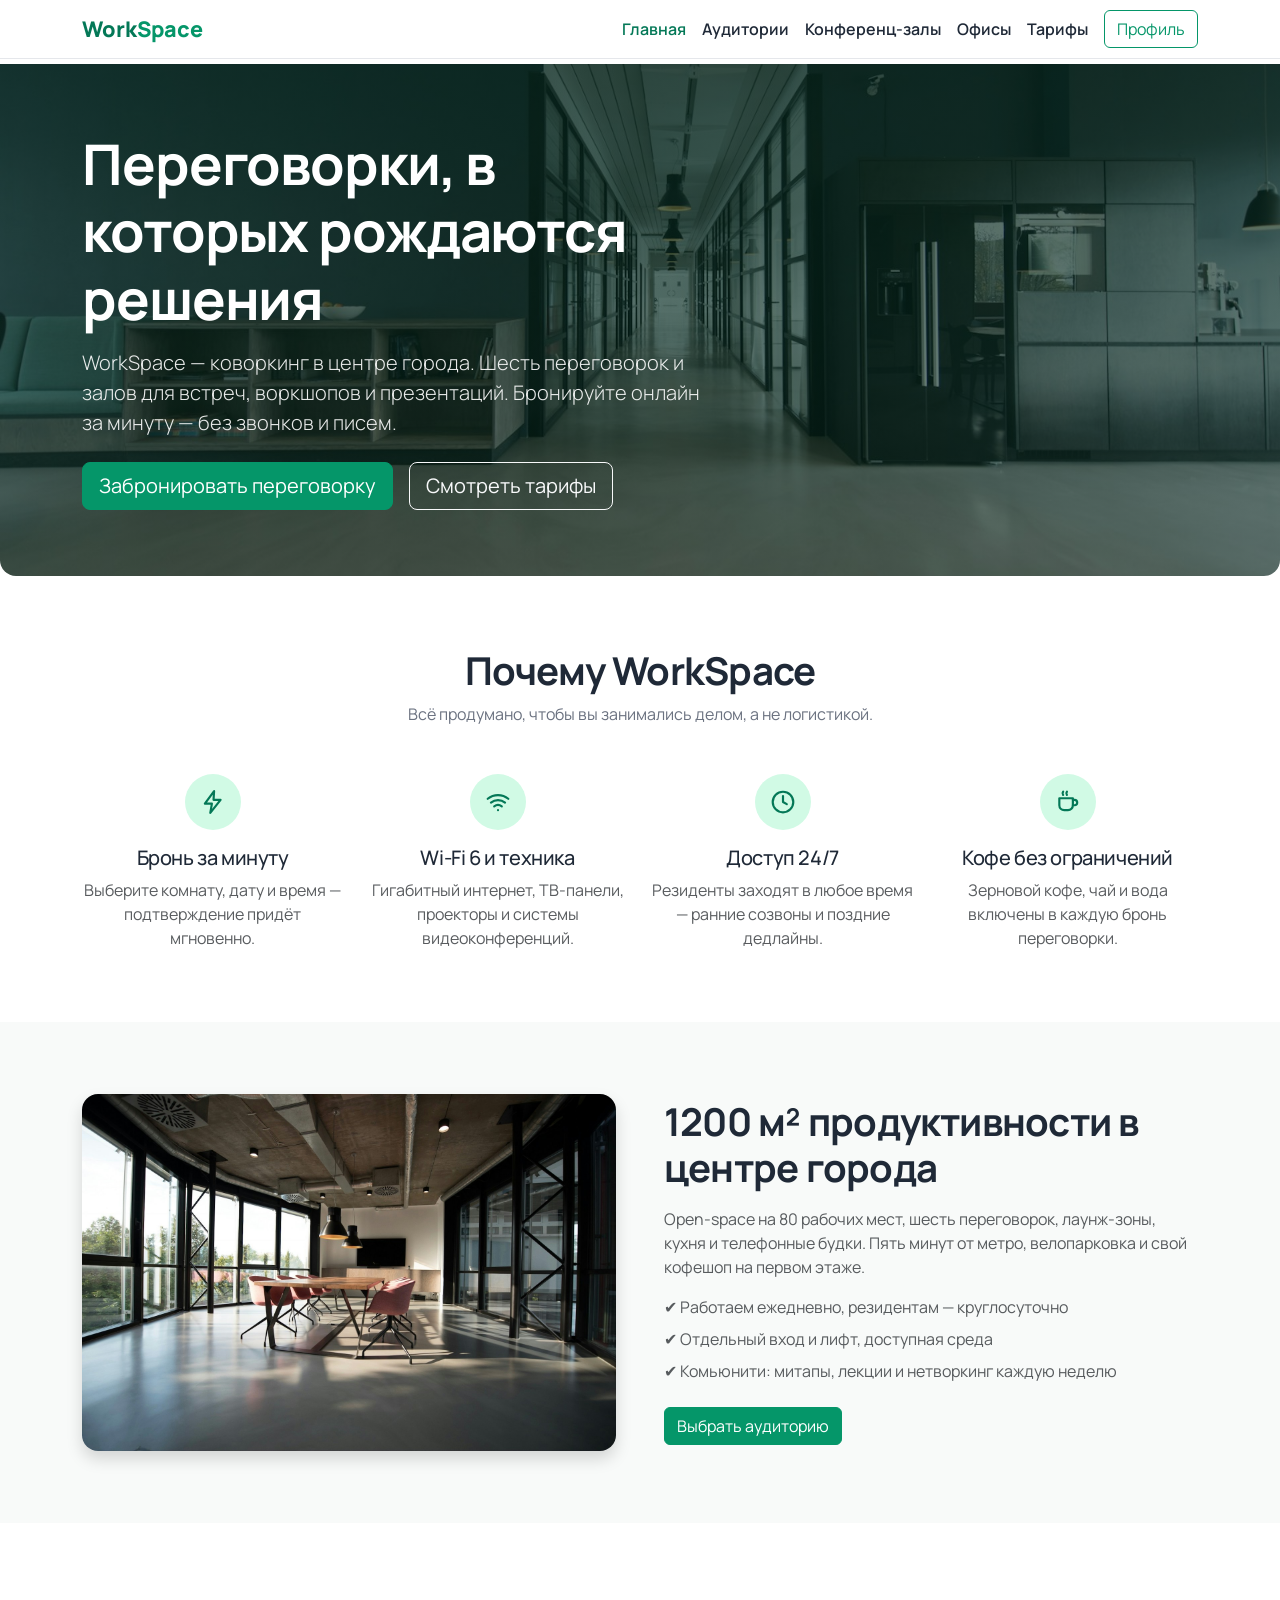
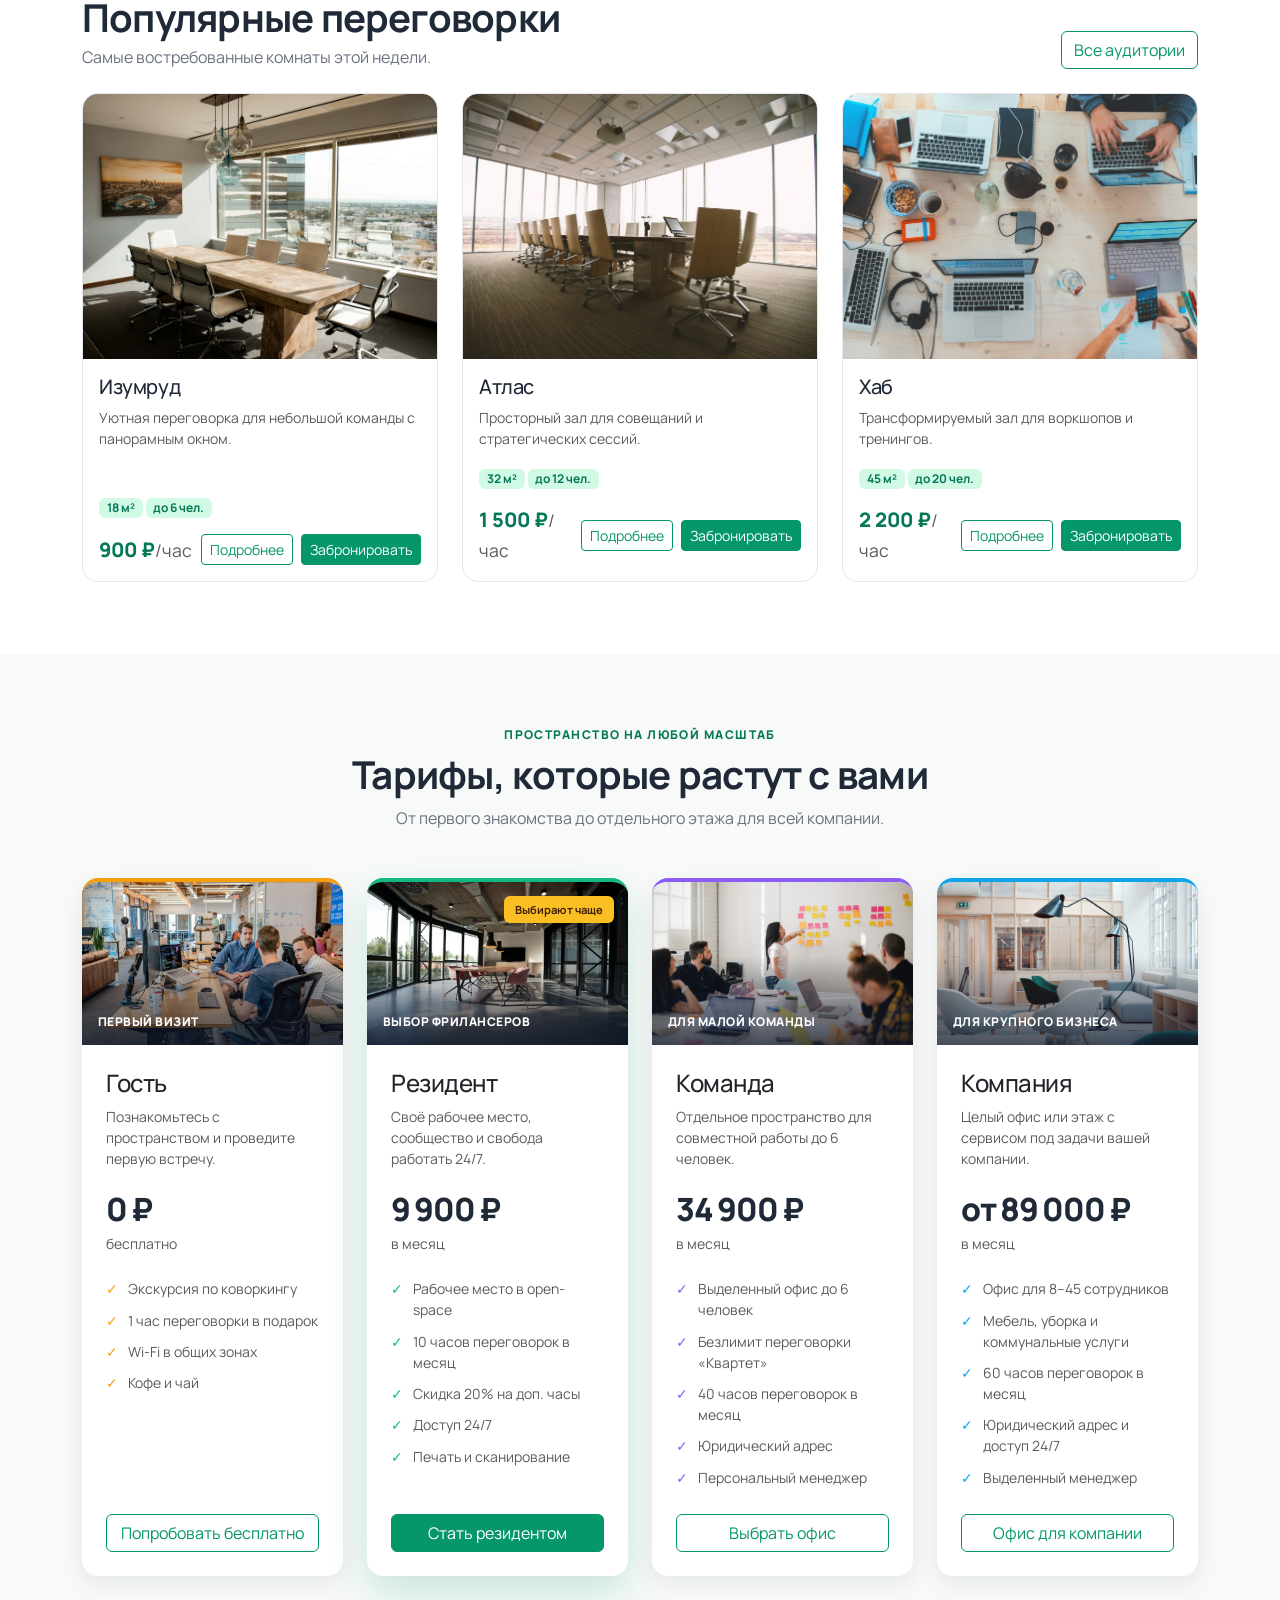
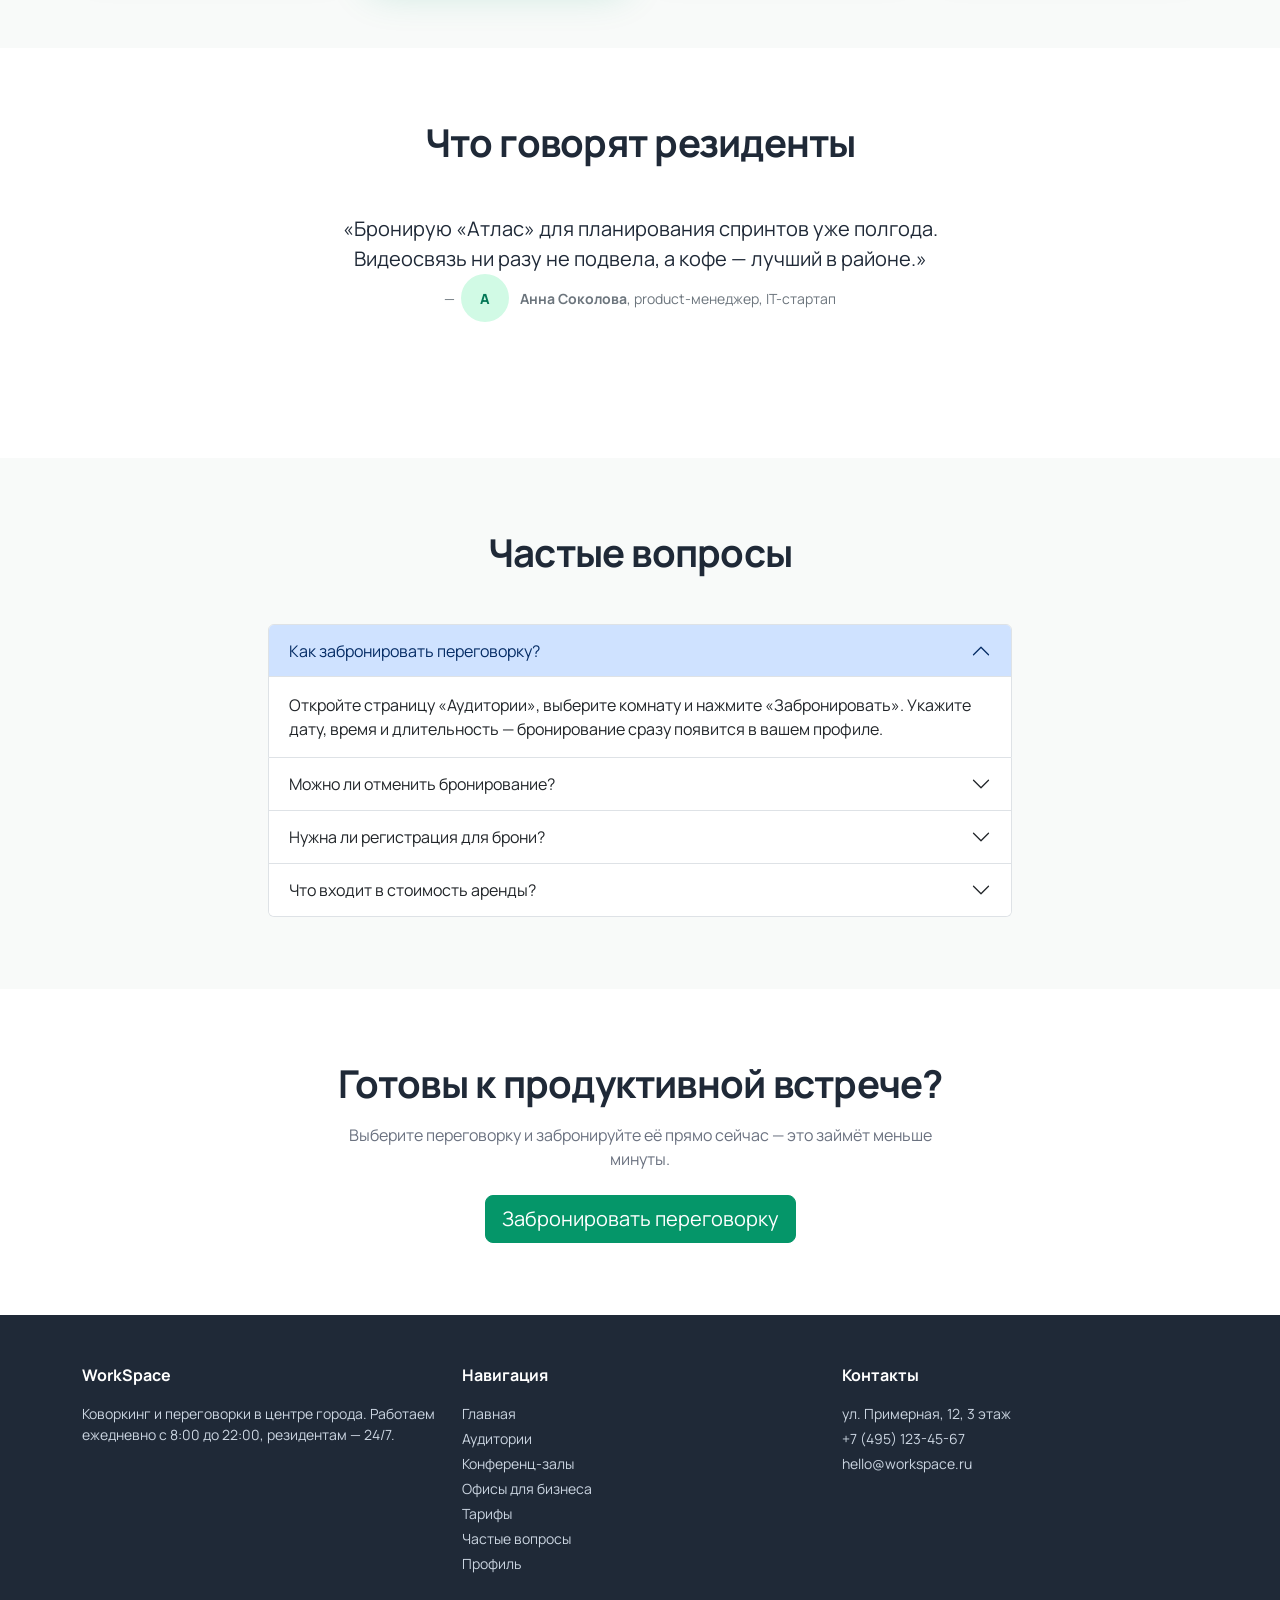
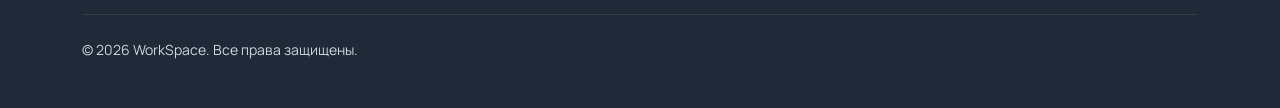
==== index.html @ d5e28c11 "Initial commit" ====
<!DOCTYPE html>
<html lang="ru">
<head>
  <meta charset="UTF-8">
  <meta name="viewport" content="width=device-width, initial-scale=1">
  <meta name="description" content="WorkSpace — коворкинг в центре города. Бронируйте переговорки онлайн: от кабинки на двоих до зала для воркшопов.">
  <title>WorkSpace — коворкинг и переговорки</title>
  <link rel="preconnect" href="https://fonts.googleapis.com">
  <link href="https://fonts.googleapis.com/css2?family=Manrope:wght@400;600;700;800&display=swap" rel="stylesheet">
  <link rel="stylesheet" href="vendor/bootstrap/css/bootstrap.min.css">
  <link rel="stylesheet" href="css/custom.css">
</head>
<body>
  <a class="skip-link" href="#main-content">Перейти к содержимому</a>

  <header>
    <nav class="navbar navbar-expand-lg bg-white fixed-top" aria-label="Основная навигация">
      <div class="container">
        <a class="navbar-brand" href="index.html">Work<span class="text-primary">Space</span></a>
        <button class="navbar-toggler" type="button" data-bs-toggle="collapse" data-bs-target="#mainNav"
                aria-controls="mainNav" aria-expanded="false" aria-label="Открыть меню">
          <span class="navbar-toggler-icon"></span>
        </button>
        <div class="collapse navbar-collapse" id="mainNav">
          <ul class="navbar-nav ms-auto mb-2 mb-lg-0 align-items-lg-center">
            <li class="nav-item"><a class="nav-link active" aria-current="page" href="index.html">Главная</a></li>
            <li class="nav-item"><a class="nav-link" href="rooms.html">Аудитории</a></li>
            <li class="nav-item"><a class="nav-link" href="conferences.html">Конференц-залы</a></li>
            <li class="nav-item"><a class="nav-link" href="offices.html">Офисы</a></li>
            <li class="nav-item"><a class="nav-link" href="index.html#tariffs">Тарифы</a></li>
            <li class="nav-item ms-lg-2">
              <a class="btn btn-outline-primary" href="profile.html" id="nav-profile-link">Профиль</a>
            </li>
          </ul>
        </div>
      </div>
    </nav>
  </header>

  <main id="main-content">
    <!-- Hero -->
    <section class="hero">
      <div class="container py-5">
        <div class="row">
          <div class="col-12 col-lg-7">
            <h1 class="display-4 fw-bold mb-3">Переговорки, в которых рождаются решения</h1>
            <p class="lead mb-4">WorkSpace — коворкинг в центре города. Шесть переговорок и залов для встреч,
              воркшопов и презентаций. Бронируйте онлайн за минуту — без звонков и писем.</p>
            <div class="d-flex gap-3 btn-group-mobile">
              <a class="btn btn-primary btn-lg" href="rooms.html">Забронировать переговорку</a>
              <a class="btn btn-outline-light btn-lg" href="#tariffs">Смотреть тарифы</a>
            </div>
          </div>
        </div>
      </div>
    </section>

    <!-- Преимущества -->
    <section class="py-5" aria-labelledby="features-title">
      <div class="container py-4">
        <h2 class="section-title text-center mb-2" id="features-title">Почему WorkSpace</h2>
        <p class="section-subtitle text-center mx-auto mb-5">Всё продумано, чтобы вы занимались делом, а не логистикой.</p>
        <div class="row g-4">
          <div class="col-12 col-md-6 col-lg-3 text-center">
            <div class="feature-icon" aria-hidden="true">
              <svg viewBox="0 0 24 24" fill="none" stroke="currentColor" stroke-width="2" stroke-linecap="round" stroke-linejoin="round" width="26" height="26">
                <path d="M13 2 4.5 13.5H11L9.5 22 19 10h-6.5L13 2z"/>
              </svg>
            </div>
            <h3 class="h5">Бронь за минуту</h3>
            <p class="text-muted mb-0">Выберите комнату, дату и время — подтверждение придёт мгновенно.</p>
          </div>
          <div class="col-12 col-md-6 col-lg-3 text-center">
            <div class="feature-icon" aria-hidden="true">
              <svg viewBox="0 0 24 24" fill="none" stroke="currentColor" stroke-width="2" stroke-linecap="round" stroke-linejoin="round" width="26" height="26">
                <path d="M2.5 9a15 15 0 0 1 19 0"/>
                <path d="M5.5 12.5a10.5 10.5 0 0 1 13 0"/>
                <path d="M8.5 16a6 6 0 0 1 7 0"/>
                <circle cx="12" cy="19.5" r="1" fill="currentColor" stroke="none"/>
              </svg>
            </div>
            <h3 class="h5">Wi-Fi 6 и техника</h3>
            <p class="text-muted mb-0">Гигабитный интернет, ТВ-панели, проекторы и системы видеоконференций.</p>
          </div>
          <div class="col-12 col-md-6 col-lg-3 text-center">
            <div class="feature-icon" aria-hidden="true">
              <svg viewBox="0 0 24 24" fill="none" stroke="currentColor" stroke-width="2" stroke-linecap="round" stroke-linejoin="round" width="26" height="26">
                <circle cx="12" cy="12" r="9.5"/>
                <path d="M12 6.5V12l3.5 2"/>
              </svg>
            </div>
            <h3 class="h5">Доступ 24/7</h3>
            <p class="text-muted mb-0">Резиденты заходят в любое время — ранние созвоны и поздние дедлайны.</p>
          </div>
          <div class="col-12 col-md-6 col-lg-3 text-center">
            <div class="feature-icon" aria-hidden="true">
              <svg viewBox="0 0 24 24" fill="none" stroke="currentColor" stroke-width="2" stroke-linecap="round" stroke-linejoin="round" width="26" height="26">
                <path d="M4 8.5h12.5v6.5a4.5 4.5 0 0 1-4.5 4.5H8.5A4.5 4.5 0 0 1 4 15V8.5z"/>
                <path d="M16.5 10h1.5a2.5 2.5 0 0 1 0 5h-1.5"/>
                <path d="M7.5 2.5c-.8 1-.8 2 0 3M11 2.5c-.8 1-.8 2 0 3"/>
              </svg>
            </div>
            <h3 class="h5">Кофе без ограничений</h3>
            <p class="text-muted mb-0">Зерновой кофе, чай и вода включены в каждую бронь переговорки.</p>
          </div>
        </div>
      </div>
    </section>

    <!-- О пространстве -->
    <section class="section-alt py-5" aria-labelledby="about-title">
      <div class="container py-4">
        <div class="row align-items-center g-5">
          <div class="col-12 col-lg-6">
            <img src="images/about.jpg" class="img-fluid rounded-4 shadow" alt="Общее пространство коворкинга WorkSpace: светлый open-space с рабочими столами">
          </div>
          <div class="col-12 col-lg-6">
            <h2 class="section-title mb-3" id="about-title">1200 м² продуктивности в центре города</h2>
            <p class="text-muted">Open-space на 80 рабочих мест, шесть переговорок, лаунж-зоны, кухня
              и телефонные будки. Пять минут от метро, велопарковка и свой кофешоп на первом этаже.</p>
            <ul class="list-unstyled text-muted">
              <li class="mb-2">✔ Работаем ежедневно, резидентам — круглосуточно</li>
              <li class="mb-2">✔ Отдельный вход и лифт, доступная среда</li>
              <li class="mb-2">✔ Комьюнити: митапы, лекции и нетворкинг каждую неделю</li>
            </ul>
            <a class="btn btn-primary mt-2" href="rooms.html">Выбрать аудиторию</a>
          </div>
        </div>
      </div>
    </section>

    <!-- Популярные переговорки (рендерится из js/data.js) -->
    <section class="py-5" aria-labelledby="popular-title">
      <div class="container py-4">
        <div class="d-flex flex-wrap justify-content-between align-items-end mb-4 gap-2">
          <div>
            <h2 class="section-title mb-1" id="popular-title">Популярные переговорки</h2>
            <p class="section-subtitle mb-0">Самые востребованные комнаты этой недели.</p>
          </div>
          <a class="btn btn-outline-primary" href="rooms.html">Все аудитории</a>
        </div>
        <div class="row g-4" id="popular-rooms" aria-live="polite"></div>
      </div>
    </section>

    <!-- Тарифы (рендерятся из js/data.js) -->
    <section class="section-alt py-5" id="tariffs" aria-labelledby="tariffs-title">
      <div class="container py-4">
        <p class="section-kicker text-center mb-2">Пространство на любой масштаб</p>
        <h2 class="section-title text-center mb-2" id="tariffs-title">Тарифы, которые растут с вами</h2>
        <p class="section-subtitle text-center mx-auto mb-5">От первого знакомства до отдельного этажа для всей компании.</p>
        <div class="row g-4" id="tariffs-grid"></div>
      </div>
    </section>

    <!-- Отзывы (карусель, рендерится из js/data.js) -->
    <section class="py-5" aria-labelledby="reviews-title">
      <div class="container py-4">
        <h2 class="section-title text-center mb-5" id="reviews-title">Что говорят резиденты</h2>
        <div id="reviewsCarousel" class="carousel slide col-12 col-lg-8 mx-auto" data-bs-ride="carousel">
          <div class="carousel-indicators" id="reviews-indicators"></div>
          <div class="carousel-inner" id="reviews-inner" aria-live="polite"></div>
          <button class="carousel-control-prev" type="button" data-bs-target="#reviewsCarousel" data-bs-slide="prev" aria-label="Предыдущий отзыв">
            <span class="carousel-control-prev-icon" aria-hidden="true"></span>
          </button>
          <button class="carousel-control-next" type="button" data-bs-target="#reviewsCarousel" data-bs-slide="next" aria-label="Следующий отзыв">
            <span class="carousel-control-next-icon" aria-hidden="true"></span>
          </button>
        </div>
      </div>
    </section>

    <!-- FAQ -->
    <section class="section-alt py-5" id="faq" aria-labelledby="faq-title">
      <div class="container py-4">
        <h2 class="section-title text-center mb-5" id="faq-title">Частые вопросы</h2>
        <div class="accordion col-12 col-lg-8 mx-auto" id="faqAccordion">
          <div class="accordion-item">
            <h3 class="accordion-header">
              <button class="accordion-button" type="button" data-bs-toggle="collapse" data-bs-target="#faq1" aria-expanded="true" aria-controls="faq1">
                Как забронировать переговорку?
              </button>
            </h3>
            <div id="faq1" class="accordion-collapse collapse show" data-bs-parent="#faqAccordion">
              <div class="accordion-body">
                Откройте страницу «Аудитории», выберите комнату и нажмите «Забронировать». Укажите дату,
                время и длительность — бронирование сразу появится в вашем профиле.
              </div>
            </div>
          </div>
          <div class="accordion-item">
            <h3 class="accordion-header">
              <button class="accordion-button collapsed" type="button" data-bs-toggle="collapse" data-bs-target="#faq2" aria-expanded="false" aria-controls="faq2">
                Можно ли отменить бронирование?
              </button>
            </h3>
            <div id="faq2" class="accordion-collapse collapse" data-bs-parent="#faqAccordion">
              <div class="accordion-body">
                Да, бесплатно — не позднее чем за 3 часа до начала. Отмена доступна в профиле
                в разделе «Мои бронирования» одной кнопкой.
              </div>
            </div>
          </div>
          <div class="accordion-item">
            <h3 class="accordion-header">
              <button class="accordion-button collapsed" type="button" data-bs-toggle="collapse" data-bs-target="#faq3" aria-expanded="false" aria-controls="faq3">
                Нужна ли регистрация для брони?
              </button>
            </h3>
            <div id="faq3" class="accordion-collapse collapse" data-bs-parent="#faqAccordion">
              <div class="accordion-body">
                Нет, забронировать можно и без аккаунта — достаточно имени и телефона. Но с профилем
                удобнее: все брони хранятся в одном месте, а постоянным гостям — персональные условия.
              </div>
            </div>
          </div>
          <div class="accordion-item">
            <h3 class="accordion-header">
              <button class="accordion-button collapsed" type="button" data-bs-toggle="collapse" data-bs-target="#faq4" aria-expanded="false" aria-controls="faq4">
                Что входит в стоимость аренды?
              </button>
            </h3>
            <div id="faq4" class="accordion-collapse collapse" data-bs-parent="#faqAccordion">
              <div class="accordion-body">
                Wi-Fi, вся техника комнаты, вода, чай и зерновой кофе. Флипчарт, маркеры и сервировка —
                тоже включены. Доплачивать нужно только за кейтеринг.
              </div>
            </div>
          </div>
        </div>
      </div>
    </section>

    <!-- CTA -->
    <section class="py-5 text-center" aria-labelledby="cta-title">
      <div class="container py-4">
        <h2 class="section-title mb-3" id="cta-title">Готовы к продуктивной встрече?</h2>
        <p class="section-subtitle mx-auto mb-4">Выберите переговорку и забронируйте её прямо сейчас — это займёт меньше минуты.</p>
        <a class="btn btn-primary btn-lg" href="rooms.html">Забронировать переговорку</a>
      </div>
    </section>
  </main>

  <footer class="py-5">
    <div class="container">
      <div class="row g-4">
        <div class="col-12 col-md-4">
          <p class="footer-heading fw-bold">WorkSpace</p>
          <p class="small">Коворкинг и переговорки в центре города. Работаем ежедневно с 8:00 до 22:00, резидентам — 24/7.</p>
        </div>
        <div class="col-12 col-md-4">
          <p class="footer-heading fw-bold">Навигация</p>
          <ul class="list-unstyled small">
            <li class="mb-1"><a href="index.html">Главная</a></li>
            <li class="mb-1"><a href="rooms.html">Аудитории</a></li>
            <li class="mb-1"><a href="conferences.html">Конференц-залы</a></li>
            <li class="mb-1"><a href="offices.html">Офисы для бизнеса</a></li>
            <li class="mb-1"><a href="index.html#tariffs">Тарифы</a></li>
            <li class="mb-1"><a href="index.html#faq">Частые вопросы</a></li>
            <li class="mb-1"><a href="profile.html">Профиль</a></li>
          </ul>
        </div>
        <div class="col-12 col-md-4">
          <p class="footer-heading fw-bold">Контакты</p>
          <ul class="list-unstyled small">
            <li class="mb-1">ул. Примерная, 12, 3 этаж</li>
            <li class="mb-1"><a href="tel:+74951234567">+7 (495) 123-45-67</a></li>
            <li class="mb-1"><a href="#inquiryModal" data-inquiry-open data-inquiry-topic="">hello@workspace.ru</a></li>
          </ul>
        </div>
      </div>
      <hr class="border-secondary my-4">
      <p class="small mb-0">© <span id="current-year">2026</span> WorkSpace. Все права защищены.</p>
    </div>
  </footer>

  <div class="toast-container position-fixed bottom-0 end-0 p-3" id="toast-container" aria-live="polite"></div>

  <script src="vendor/bootstrap/js/bootstrap.bundle.min.js"></script>
  <script src="js/data.js"></script>
  <script src="js/main.js"></script>
  <script src="js/inquiry.js"></script>
</body>
</html>
---- css/custom.css ----
:root {
  --ws-primary: #059669;
  --ws-primary-dark: #047857;
  --ws-primary-light: #d1fae5;
  --ws-ink: #1f2937;
  --ws-muted: #6b7280;
  --ws-bg: #ffffff;
  --ws-bg-alt: #f8faf9;
  --ws-border: #e5e7eb;
  --ws-radius: 1rem;
  --ws-shadow: 0 0.5rem 1.5rem rgba(16, 24, 40, 0.08);
  --ws-shadow-hover: 0 1rem 2.5rem rgba(16, 24, 40, 0.14);
}


.btn-primary {
  --bs-btn-bg: var(--ws-primary);
  --bs-btn-border-color: var(--ws-primary);
  --bs-btn-hover-bg: var(--ws-primary-dark);
  --bs-btn-hover-border-color: var(--ws-primary-dark);
  --bs-btn-active-bg: var(--ws-primary-dark);
  --bs-btn-active-border-color: var(--ws-primary-dark);
  --bs-btn-disabled-bg: var(--ws-primary);
  --bs-btn-disabled-border-color: var(--ws-primary);
}

.btn-outline-primary {
  --bs-btn-color: var(--ws-primary);
  --bs-btn-border-color: var(--ws-primary);
  --bs-btn-hover-bg: var(--ws-primary);
  --bs-btn-hover-border-color: var(--ws-primary);
  --bs-btn-active-bg: var(--ws-primary-dark);
  --bs-btn-active-border-color: var(--ws-primary-dark);
}

.text-primary { color: var(--ws-primary) !important; }
.bg-primary { background-color: var(--ws-primary) !important; }

.badge.text-bg-primary { background-color: var(--ws-primary) !important; }
.badge.text-bg-light { background-color: var(--ws-primary-light) !important; color: var(--ws-primary-dark) !important; }

.form-control:focus,
.form-select:focus,
.form-check-input:focus {
  border-color: var(--ws-primary);
  box-shadow: 0 0 0 0.25rem rgba(5, 150, 105, 0.2);
}

.form-check-input:checked {
  background-color: var(--ws-primary);
  border-color: var(--ws-primary);
}

.nav-pills .nav-link.active,
.nav-tabs .nav-link.active { background-color: var(--ws-primary); color: #fff; }
.nav-tabs .nav-link { color: var(--ws-primary-dark); }
.nav-tabs .nav-link.active { background-color: transparent; color: var(--ws-primary-dark); border-color: var(--ws-border) var(--ws-border) transparent; }

a { color: var(--ws-primary-dark); }
a:hover { color: var(--ws-primary); }


a:focus-visible,
button:focus-visible,
.btn:focus-visible,
.form-control:focus-visible,
.form-select:focus-visible,
.form-check-input:focus-visible,
.nav-link:focus-visible {
  outline: 3px solid var(--ws-primary);
  outline-offset: 2px;
  box-shadow: none;
}


.skip-link {
  position: absolute;
  top: -100px;
  left: 1rem;
  z-index: 2000;
  padding: 0.75rem 1.25rem;
  background: var(--ws-primary);
  color: #fff;
  border-radius: 0 0 var(--ws-radius) var(--ws-radius);
  text-decoration: none;
  transition: top 0.2s ease;
}
.skip-link:focus {
  top: 0;
  color: #fff;
}


html { scroll-padding-top: 4.5rem; }

body {
  padding-top: 4rem;
  font-family: "Manrope", "Segoe UI", system-ui, -apple-system, sans-serif;
  color: var(--ws-ink);
  background: var(--ws-bg);
}

h1, h2, h3, h4, h5, h6 { font-weight: 700; letter-spacing: -0.02em; }

.section-alt { background: var(--ws-bg-alt); }

.section-title { font-size: clamp(1.6rem, 3vw, 2.4rem); }
.section-subtitle { color: var(--ws-muted); max-width: 40rem; }


.navbar {
  --bs-navbar-color: var(--ws-ink);
  --bs-navbar-hover-color: var(--ws-primary-dark);
  --bs-navbar-active-color: var(--ws-primary-dark);
  box-shadow: 0 1px 0 var(--ws-border);
}
.navbar-brand { font-weight: 800; font-size: 1.35rem; color: var(--ws-primary-dark) !important; }
.nav-link { font-weight: 600; }
.nav-link.active { color: var(--ws-primary-dark) !important; }


.scroll-top-btn {
  position: fixed;
  right: 1.5rem;
  bottom: 1.5rem;
  z-index: 1040;
  display: inline-flex;
  align-items: center;
  justify-content: center;
  width: 3rem;
  height: 3rem;
  padding: 0;
  border: 0;
  border-radius: 50%;
  background: var(--ws-primary);
  color: #fff;
  box-shadow: var(--ws-shadow-hover);
  opacity: 0;
  visibility: hidden;
  transform: translateY(0.75rem);
  transition: opacity 0.2s ease, transform 0.2s ease, visibility 0.2s, background-color 0.2s ease;
}
.scroll-top-btn:hover { background: var(--ws-primary-dark); color: #fff; }
.scroll-top-btn.is-visible {
  opacity: 1;
  visibility: visible;
  transform: translateY(0);
}


.hero {
  position: relative;
  min-height: 32rem;
  display: flex;
  align-items: center;
  color: #fff;
  background: linear-gradient(rgba(6, 40, 30, 0.72), rgba(6, 40, 30, 0.55)), url("../images/hero.jpg") center / cover no-repeat;
  border-radius: 0 0 var(--ws-radius) var(--ws-radius);
}
.hero .lead { color: rgba(255, 255, 255, 0.9); }

.card {
  border: 1px solid var(--ws-border);
  border-radius: var(--ws-radius);
  overflow: hidden;
  transition: transform 0.2s ease, box-shadow 0.2s ease;
}
.card:hover { transform: translateY(-4px); box-shadow: var(--ws-shadow-hover); }
.card-img-top { aspect-ratio: 4 / 3; object-fit: cover; }
.card-title a { color: var(--ws-ink); text-decoration: none; }
.card-title a:hover { color: var(--ws-primary-dark); }

.card .price { font-size: 1.25rem; font-weight: 800; color: var(--ws-primary-dark); }


.feature-icon {
  display: inline-flex;
  align-items: center;
  justify-content: center;
  width: 3.5rem;
  height: 3.5rem;
  border-radius: 50%;
  background: var(--ws-primary-light);
  color: var(--ws-primary-dark);
  margin-bottom: 1rem;
}


.section-kicker {
  color: var(--ws-primary-dark);
  font-size: 0.75rem;
  font-weight: 800;
  letter-spacing: 0.12em;
  text-transform: uppercase;
}

.pricing-card {
  --tariff-accent: var(--ws-primary);
  position: relative;
  border: 0;
  border-top: 0.3rem solid var(--tariff-accent);
  border-radius: var(--ws-radius);
  box-shadow: var(--ws-shadow);
}
.pricing-card--guest { --tariff-accent: #f59e0b; }
.pricing-card--resident { --tariff-accent: #10b981; }
.pricing-card--team { --tariff-accent: #8b5cf6; }
.pricing-card--company { --tariff-accent: #0ea5e9; }
.pricing-card.featured {
  box-shadow: 0 1rem 2.5rem rgba(5, 150, 105, 0.2);
}
.pricing-popular {
  position: absolute;
  top: 0.85rem;
  right: 0.85rem;
  z-index: 2;
  padding: 0.5rem 0.7rem;
  background: #fbbf24;
  color: #422006;
  font-size: 0.7rem;
}
.pricing-media { position: relative; overflow: hidden; }
.pricing-media::after {
  content: "";
  position: absolute;
  inset: 45% 0 0;
  background: linear-gradient(transparent, rgba(15, 23, 42, 0.75));
  pointer-events: none;
}
.pricing-media .card-img-top {
  aspect-ratio: 16 / 10;
  transition: transform 0.35s ease;
}
.pricing-card:hover .pricing-media .card-img-top { transform: scale(1.04); }
.pricing-label {
  position: absolute;
  left: 1rem;
  bottom: 0.9rem;
  z-index: 1;
  color: #fff;
  font-size: 0.75rem;
  font-weight: 800;
  letter-spacing: 0.04em;
  text-transform: uppercase;
}
.pricing-card .card-body { padding: 1.5rem; }
.pricing-description { min-height: 3.75rem; }
.pricing-value {
  color: var(--ws-ink);
  font-size: clamp(1.65rem, 2.5vw, 2.15rem);
  font-weight: 800;
  letter-spacing: -0.04em;
}
.pricing-features li {
  position: relative;
  margin-bottom: 0.65rem;
  padding-left: 1.4rem;
  font-size: 0.875rem;
}
.pricing-features li::before {
  content: "✓";
  position: absolute;
  left: 0;
  color: var(--tariff-accent);
  font-weight: 800;
}

.page-hero {
  --page-hero-image: url("../images/hero.jpg");
  display: flex;
  align-items: center;
  min-height: 25rem;
  color: #fff;
  background: linear-gradient(100deg, rgba(4, 35, 29, 0.92), rgba(4, 35, 29, 0.4)), var(--page-hero-image) center / cover no-repeat;
  border-radius: 0 0 1.5rem 1.5rem;
}
.page-hero--conference { --page-hero-image: url("../images/conference-2.jpg"); }
.page-hero--offices { --page-hero-image: url("../images/office-1.jpg"); }
.page-hero .lead { max-width: 44rem; color: rgba(255, 255, 255, 0.88); }
.page-hero .section-kicker { color: #6ee7b7; }
.hero-stat {
  display: inline-flex;
  flex-direction: column;
  min-width: 8rem;
  padding: 0.85rem 1rem;
  border: 1px solid rgba(255, 255, 255, 0.25);
  border-radius: 0.85rem;
  background: rgba(255, 255, 255, 0.1);
  backdrop-filter: blur(8px);
}
.hero-stat strong { font-size: 1.35rem; }
.hero-stat span { color: rgba(255, 255, 255, 0.8); font-size: 0.75rem; }

.space-card { border: 0; box-shadow: var(--ws-shadow); }
.space-card .card-img-top { aspect-ratio: 16 / 10; }
.space-card .card-body { padding: 1.5rem; }
.space-card .price { display: block; font-size: 1.5rem; }
.space-card .btn { white-space: normal; }
.space-features {
  display: grid;
  grid-template-columns: repeat(2, minmax(0, 1fr));
  gap: 0.5rem 1rem;
  padding: 0;
  color: var(--ws-muted);
  font-size: 0.875rem;
  list-style: none;
}
.space-features li::before { content: "✓ "; color: var(--ws-primary); font-weight: 800; }
.business-cta {
  padding: clamp(1.5rem, 4vw, 3rem);
  border-radius: 1.5rem;
  color: #fff;
  background: linear-gradient(120deg, #064e3b, #059669);
}
.business-cta p { color: rgba(255, 255, 255, 0.82); }
.business-cta .btn-outline-light:hover { color: var(--ws-primary-dark); }

.room-gallery .carousel-item img {
  border-radius: var(--ws-radius);
  aspect-ratio: 16 / 10;
  object-fit: cover;
  width: 100%;
}

.room-specs li {
  display: flex;
  justify-content: space-between;
  padding: 0.6rem 0;
  border-bottom: 1px dashed var(--ws-border);
}
.room-specs li:last-child { border-bottom: none; }


.booking-item { border: 1px solid var(--ws-border); border-radius: var(--ws-radius); }

.inquiry-topic {
  padding: 0.85rem 1rem;
  border-left: 0.25rem solid var(--ws-primary);
  border-radius: 0.5rem;
  background: var(--ws-bg-alt);
}


footer {
  background: var(--ws-ink);
  color: #cbd5e1;
}
footer a { color: #cbd5e1; text-decoration: none; }
footer a:hover, footer a:focus { color: #fff; text-decoration: underline; }
footer .footer-heading { color: #fff; font-size: 1rem; }


.toast-container { z-index: 1080; }


.avatar-circle {
  display: inline-flex;
  align-items: center;
  justify-content: center;
  width: 3rem;
  height: 3rem;
  border-radius: 50%;
  background: var(--ws-primary-light);
  color: var(--ws-primary-dark);
  font-weight: 800;
}


.profile-authorized #main-content { background: #f5f7f6; }
.profile-dashboard { --profile-radius: 1.25rem; }
.profile-heading { margin-bottom: 2rem; }
.profile-heading__subtitle { color: var(--ws-muted); }
.profile-logout-btn {
  display: inline-flex;
  align-items: center;
  gap: 0.5rem;
  padding: 0.7rem 1rem;
  border: 1px solid var(--ws-border);
  border-radius: 0.75rem;
  background: #fff;
  color: var(--ws-muted);
  font-size: 0.875rem;
  font-weight: 700;
}
.profile-logout-btn svg { width: 1.15rem; height: 1.15rem; }
.profile-logout-btn:hover { border-color: #fecaca; background: #fef2f2; color: #b91c1c; }
.profile-summary,
.profile-panel {
  border: 1px solid var(--ws-border);
  border-radius: var(--profile-radius);
  background: #fff;
  box-shadow: 0 0.25rem 1rem rgba(16, 24, 40, 0.035);
}
.profile-summary { overflow: hidden; }
.profile-summary__identity {
  padding: 2rem 1.5rem 1.5rem;
  text-align: center;
  background: radial-gradient(circle at 85% 0, rgba(5, 150, 105, 0.1), transparent 55%);
}
.profile-avatar {
  width: 5rem;
  height: 5rem;
  margin-bottom: 1.25rem;
  background: linear-gradient(145deg, #10b981, var(--ws-primary-dark));
  color: #fff;
  font-size: 1.75rem;
  box-shadow: 0 0 0 0.35rem #fff, 0 0.5rem 1.5rem rgba(5, 150, 105, 0.2);
}
.profile-summary__email {
  overflow-wrap: anywhere;
  color: var(--ws-muted);
  font-size: 0.875rem;
}
.profile-summary__contact {
  display: flex;
  flex-direction: column;
  gap: 0.2rem;
  margin: 0 1.5rem;
  padding: 1.15rem 0;
  border-top: 1px solid var(--ws-border);
  font-size: 0.875rem;
}
.profile-summary__contact span { color: var(--ws-muted); font-size: 0.75rem; }
.profile-summary__contact strong { font-weight: 700; }
.profile-nav { display: grid; gap: 0.35rem; padding: 0.75rem; }
.profile-nav__link {
  display: flex;
  align-items: center;
  gap: 0.75rem;
  padding: 0.8rem 0.9rem;
  border-radius: 0.75rem;
  color: var(--ws-muted);
  font-size: 0.875rem;
  font-weight: 700;
  text-decoration: none;
}
.profile-nav__link svg { width: 1.2rem; height: 1.2rem; flex: 0 0 auto; }
.profile-nav__link:hover { background: var(--ws-bg-alt); color: var(--ws-primary-dark); }
.profile-nav__link.active { background: var(--ws-primary-light); color: var(--ws-primary-dark); }
.profile-panel { scroll-margin-top: 5.5rem; }
.profile-panel + .profile-panel { margin-top: 1.5rem; }
.profile-panel__header {
  display: flex;
  align-items: center;
  justify-content: space-between;
  gap: 1rem;
  padding: 1.5rem 1.75rem;
  border-bottom: 1px solid var(--ws-border);
}
.profile-panel__header p { color: var(--ws-muted); font-size: 0.8125rem; }
.profile-panel__icon {
  display: inline-flex;
  align-items: center;
  justify-content: center;
  width: 2.75rem;
  height: 2.75rem;
  flex: 0 0 auto;
  border-radius: 0.85rem;
  background: var(--ws-primary-light);
  color: var(--ws-primary-dark);
}
.profile-panel__icon svg { width: 1.35rem; height: 1.35rem; }
.profile-form { padding: 1.75rem; }
.profile-form .form-label { margin-bottom: 0.45rem; font-size: 0.8125rem; font-weight: 700; }
.profile-form .form-control,
.profile-form .input-group-text { min-height: 3rem; background-color: #fbfcfc; }
.profile-form .form-control:focus { background-color: #fff; }
.profile-form__footer {
  display: flex;
  justify-content: flex-end;
  margin-top: 1.5rem;
  padding-top: 1.5rem;
  border-top: 1px solid var(--ws-border);
}
.profile-count {
  display: inline-flex;
  align-items: center;
  justify-content: center;
  min-width: 2.25rem;
  height: 2.25rem;
  padding: 0 0.65rem;
  border-radius: 999px;
  background: var(--ws-primary-light);
  color: var(--ws-primary-dark);
  font-size: 0.875rem;
  font-weight: 800;
}
.profile-dashboard #bookings-list { padding: 1.25rem; }
.profile-dashboard .booking-item {
  display: grid;
  grid-template-columns: auto minmax(0, 1fr) auto;
  align-items: center;
  gap: 1.15rem;
  margin: 0;
  padding: 1.15rem;
  border: 0;
  border-radius: 1rem;
  background: var(--ws-bg-alt);
}
.profile-dashboard .booking-item + .booking-item { margin-top: 0.75rem; }
.profile-dashboard .booking-item--past { opacity: 0.72; }
.booking-date {
  display: flex;
  flex-direction: column;
  align-items: center;
  justify-content: center;
  width: 3.75rem;
  height: 4rem;
  border: 1px solid var(--ws-border);
  border-radius: 0.85rem;
  background: #fff;
  line-height: 1.1;
}
.booking-date strong { font-size: 1.35rem; }
.booking-date span { margin-top: 0.25rem; color: var(--ws-muted); font-size: 0.7rem; text-transform: uppercase; }
.booking-item__heading { display: flex; flex-wrap: wrap; align-items: center; gap: 0.5rem; }
.booking-item__heading h3 { margin: 0; font-size: 1rem; }
.profile-status {
  display: inline-flex;
  align-items: center;
  padding: 0.25rem 0.55rem;
  border-radius: 999px;
  font-size: 0.65rem;
  font-weight: 800;
}
.profile-status--active { background: var(--ws-primary-light); color: var(--ws-primary-dark); }
.profile-status--past { background: #e5e7eb; color: #4b5563; }
.booking-item__meta { display: flex; flex-wrap: wrap; gap: 0.35rem 1rem; margin: 0.45rem 0 0; color: var(--ws-muted); font-size: 0.75rem; }
.booking-item__aside { display: flex; flex-direction: column; align-items: flex-end; gap: 0.65rem; }
.booking-item__price { white-space: nowrap; font-size: 0.9rem; }
.booking-cancel-btn { padding: 0.35rem 0.65rem; font-size: 0.75rem; }
.profile-empty { padding: 2.5rem 1.5rem; }
.profile-empty__icon {
  display: inline-flex;
  align-items: center;
  justify-content: center;
  width: 4rem;
  height: 4rem;
  margin-bottom: 1rem;
  border-radius: 1.25rem;
  background: var(--ws-primary-light);
  color: var(--ws-primary-dark);
}
.profile-empty__icon svg { width: 2rem; height: 2rem; }
.profile-empty p { margin-bottom: 1.25rem; color: var(--ws-muted); font-size: 0.875rem; }
.profile-modal { border: 0; border-radius: var(--profile-radius); }
.profile-modal .modal-header,
.profile-modal .modal-footer { padding: 1.25rem 1.5rem; border-color: var(--ws-border); }
.profile-modal .modal-body { padding: 1.5rem; }
.profile-modal__booking { margin-bottom: 0.35rem; font-weight: 800; }


@media (min-width: 1200px) {
  .profile-summary { position: sticky; top: 5.5rem; }
}

@media (max-width: 575.98px) {
  .profile-heading { margin-bottom: 1.5rem; }
  .profile-panel__header,
  .profile-form { padding: 1.25rem; }
  .profile-panel__icon { display: none; }
  .profile-dashboard #bookings-list { padding: 0.75rem; }
  .profile-dashboard .booking-item { grid-template-columns: auto minmax(0, 1fr); gap: 0.85rem; padding: 1rem; }
  .booking-item__aside {
    grid-column: 1 / -1;
    flex-direction: row;
    align-items: center;
    justify-content: space-between;
    padding-top: 0.75rem;
    border-top: 1px solid var(--ws-border);
  }
  .profile-form__footer .btn { width: 100%; }
}


@media (max-width: 767.98px) {
  .hero { min-height: 24rem; text-align: center; }
  .hero .btn-group-mobile { flex-direction: column; align-items: stretch; }
  .container > .row.g-5 { --bs-gutter-x: 1.5rem; }
  .pricing-description { min-height: 0; }
}


@media (prefers-reduced-motion: reduce) {
  *, *::before, *::after {
    transition-duration: 0.01ms !important;
    animation-duration: 0.01ms !important;
  }
  .card:hover { transform: none; }
}
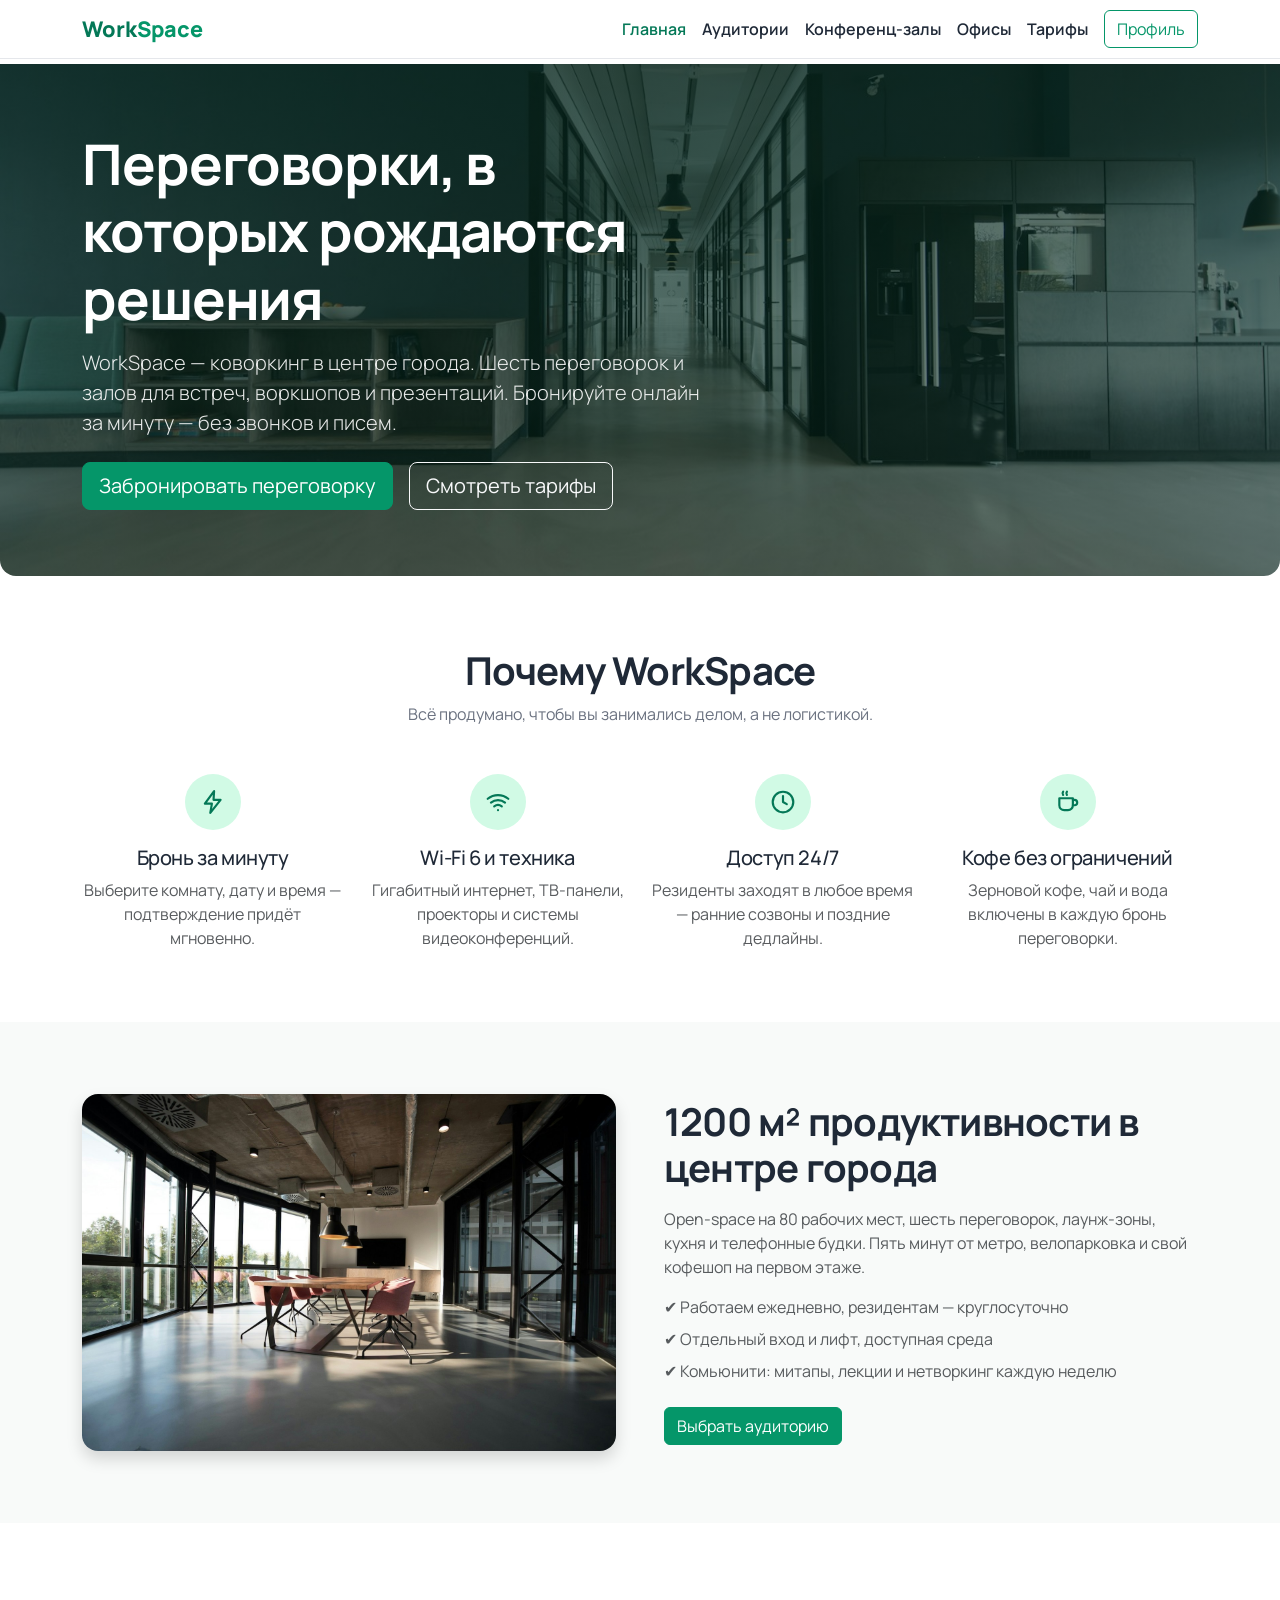
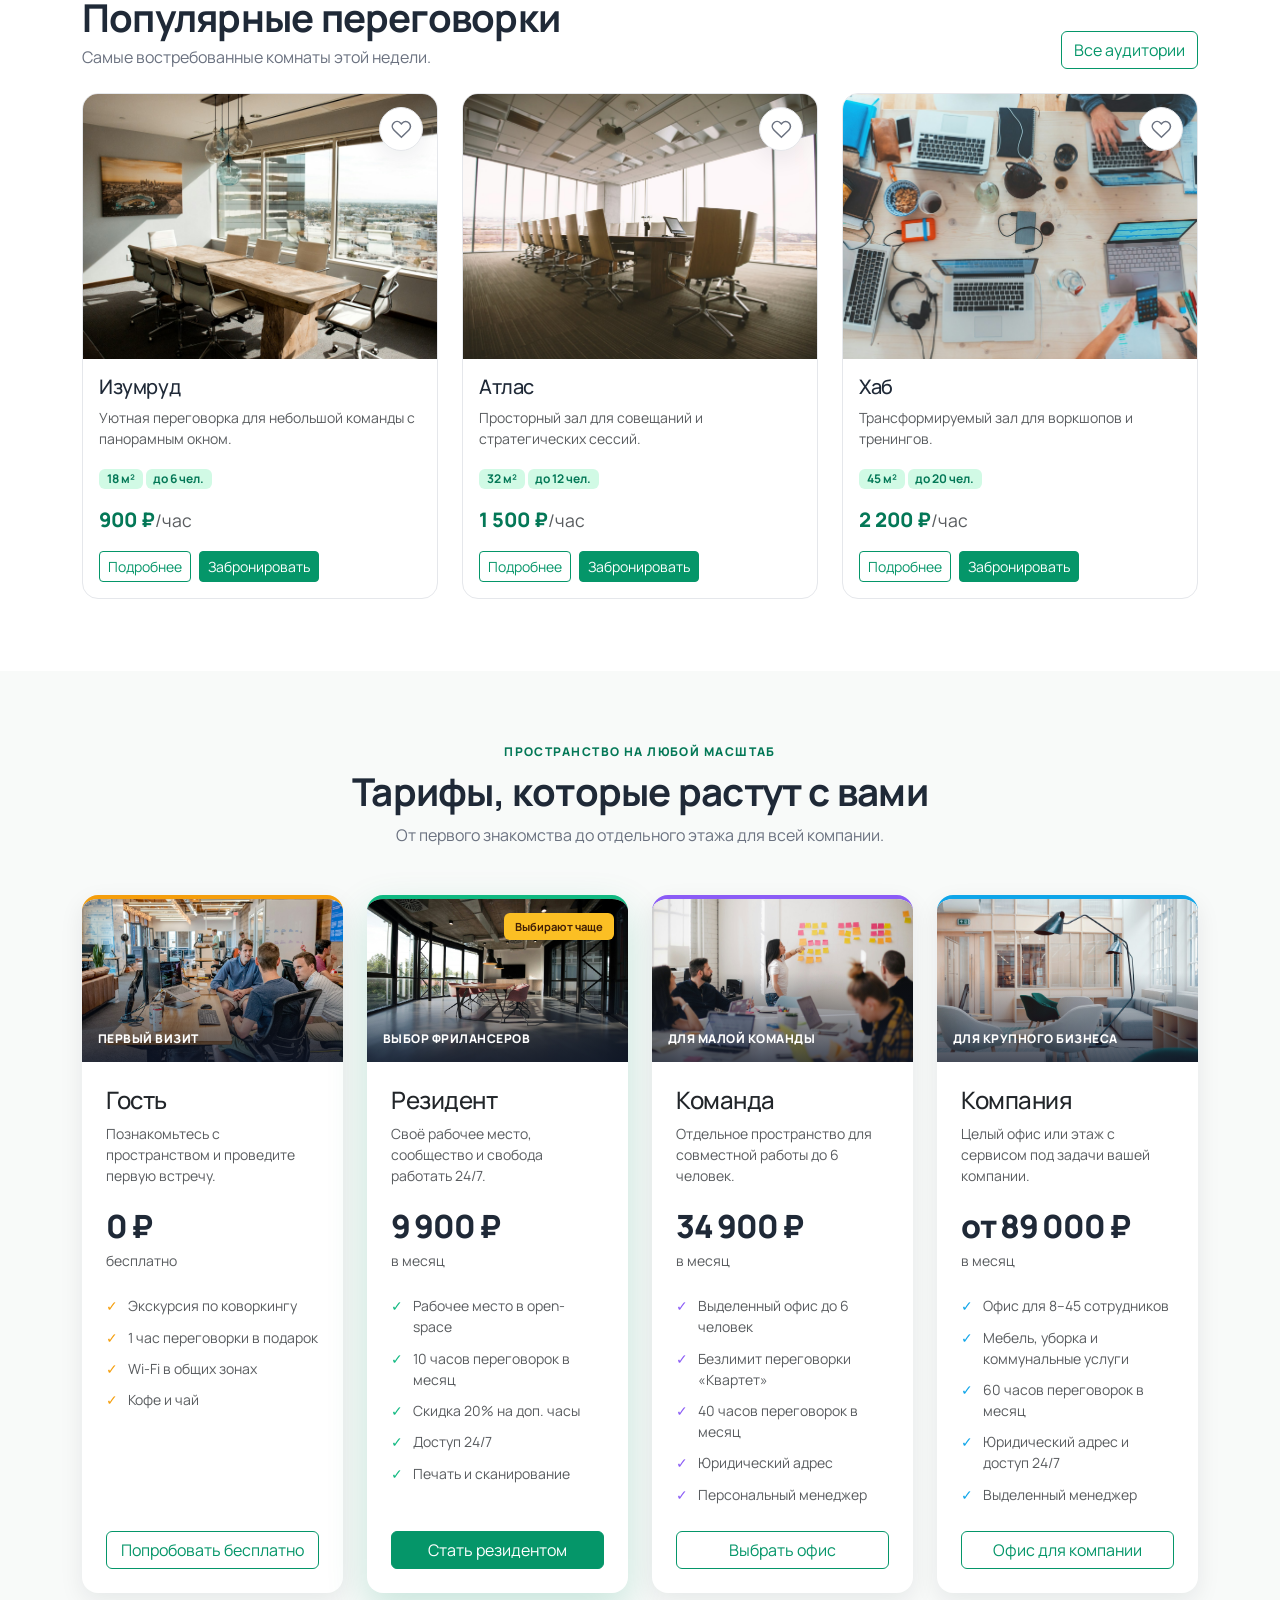
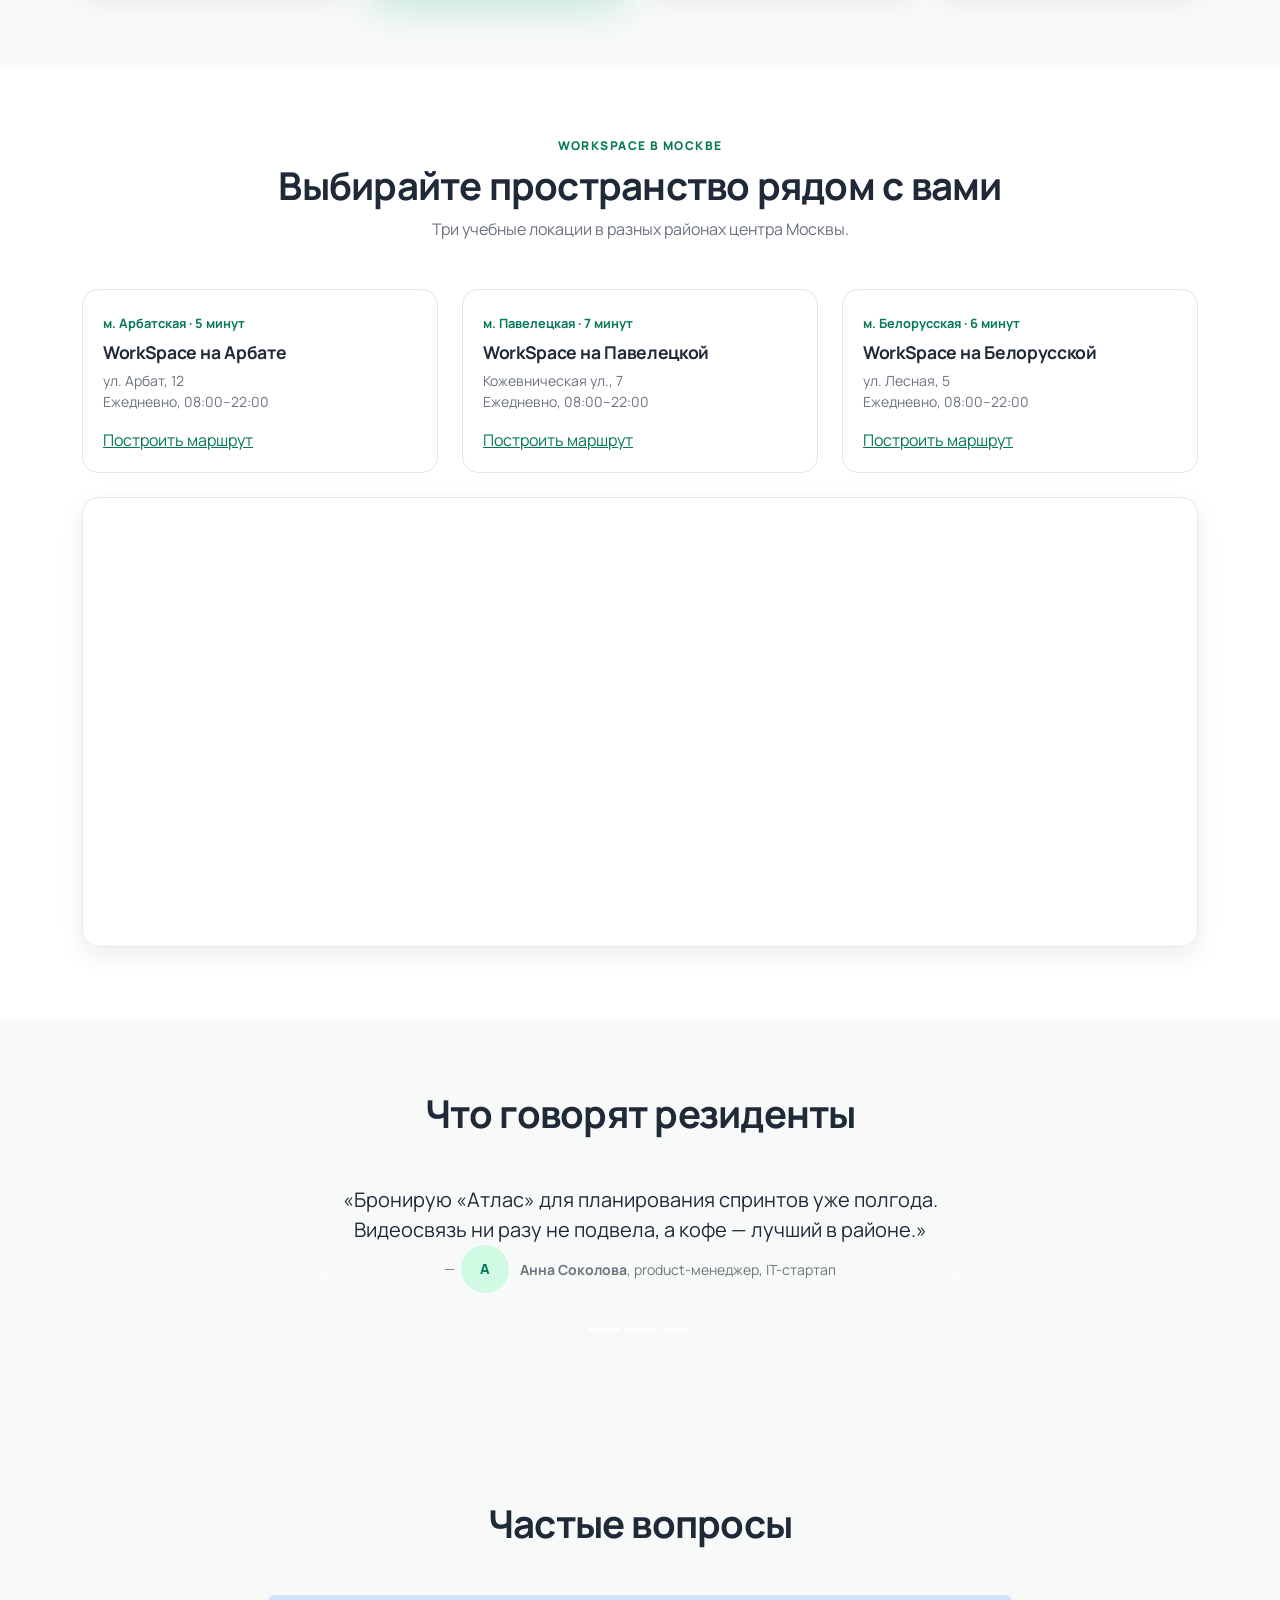
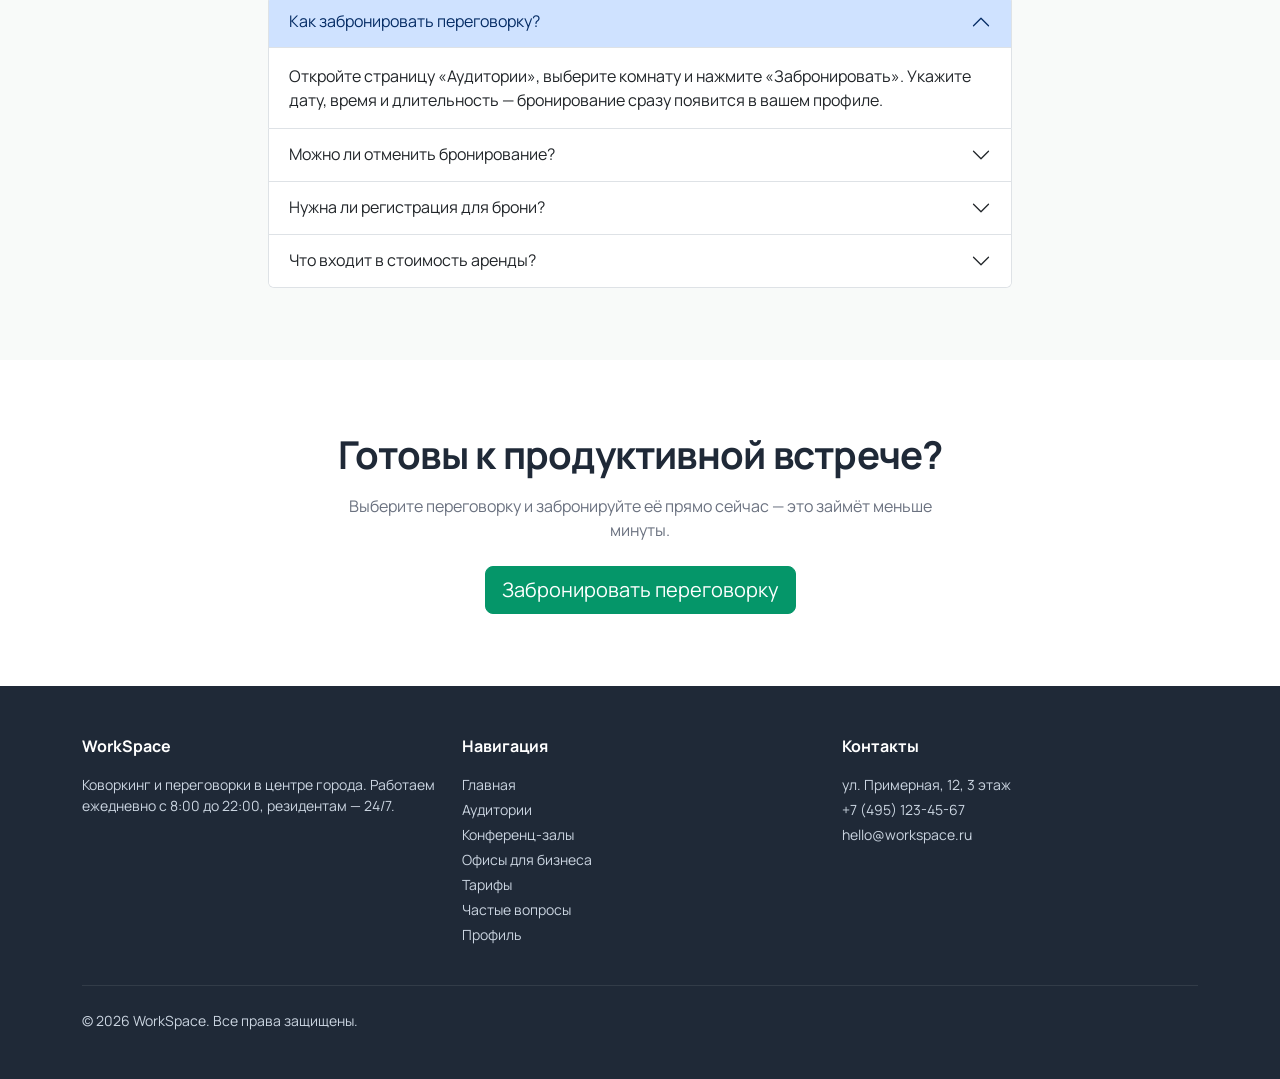
==== commit 1aa7dc99: "Update booking and profile functionality" ====
--- a/index.html
+++ b/index.html
@@ -153,8 +153,49 @@
       </div>
     </section>
 
+    <!-- Локации -->
+    <section class="py-5" id="locations" aria-labelledby="locations-title">
+      <div class="container py-4">
+        <p class="section-kicker text-center mb-2">WorkSpace в Москве</p>
+        <h2 class="section-title text-center mb-2" id="locations-title">Выбирайте пространство рядом с вами</h2>
+        <p class="section-subtitle text-center mx-auto mb-5">Три учебные локации в разных районах центра Москвы.</p>
+
+        <div class="row g-4 mb-4">
+          <div class="col-12 col-md-4">
+            <article class="location-card">
+              <span class="location-card__metro">м. Арбатская · 5 минут</span>
+              <h3>WorkSpace на Арбате</h3>
+              <p>ул. Арбат, 12<br>Ежедневно, 08:00–22:00</p>
+              <a href="https://yandex.ru/maps/?text=Москва%2C%20улица%20Арбат%2C%2012" target="_blank" rel="noopener noreferrer">Построить маршрут<span class="visually-hidden"> до WorkSpace на Арбате</span></a>
+            </article>
+          </div>
+          <div class="col-12 col-md-4">
+            <article class="location-card">
+              <span class="location-card__metro">м. Павелецкая · 7 минут</span>
+              <h3>WorkSpace на Павелецкой</h3>
+              <p>Кожевническая ул., 7<br>Ежедневно, 08:00–22:00</p>
+              <a href="https://yandex.ru/maps/?text=Москва%2C%20Кожевническая%20улица%2C%207" target="_blank" rel="noopener noreferrer">Построить маршрут<span class="visually-hidden"> до WorkSpace на Павелецкой</span></a>
+            </article>
+          </div>
+          <div class="col-12 col-md-4">
+            <article class="location-card">
+              <span class="location-card__metro">м. Белорусская · 6 минут</span>
+              <h3>WorkSpace на Белорусской</h3>
+              <p>ул. Лесная, 5<br>Ежедневно, 08:00–22:00</p>
+              <a href="https://yandex.ru/maps/?text=Москва%2C%20улица%20Лесная%2C%205" target="_blank" rel="noopener noreferrer">Построить маршрут<span class="visually-hidden"> до WorkSpace на Белорусской</span></a>
+            </article>
+          </div>
+        </div>
+
+        <div class="locations-map">
+          <iframe src="https://yandex.ru/map-widget/v1/?ll=37.608300%2C55.752300&amp;z=11&amp;pt=37.596500%2C55.751700%2Cpm2rdl~37.637600%2C55.727800%2Cpm2gnl~37.590900%2C55.779200%2Cpm2bll"
+                  title="Карта Москвы с тремя локациями WorkSpace" loading="lazy" allowfullscreen></iframe>
+        </div>
+      </div>
+    </section>
+
     <!-- Отзывы (карусель, рендерится из js/data.js) -->
-    <section class="py-5" aria-labelledby="reviews-title">
+    <section class="section-alt py-5" aria-labelledby="reviews-title">
       <div class="container py-4">
         <h2 class="section-title text-center mb-5" id="reviews-title">Что говорят резиденты</h2>
         <div id="reviewsCarousel" class="carousel slide col-12 col-lg-8 mx-auto" data-bs-ride="carousel">
@@ -222,8 +263,8 @@
             </h3>
             <div id="faq4" class="accordion-collapse collapse" data-bs-parent="#faqAccordion">
               <div class="accordion-body">
-                Wi-Fi, вся техника комнаты, вода, чай и зерновой кофе. Флипчарт, маркеры и сервировка —
-                тоже включены. Доплачивать нужно только за кейтеринг.
+                Wi-Fi, штатная техника комнаты, вода, чай и зерновой кофе включены. При бронировании
+                можно отдельно добавить кофе-брейк, дополнительный проектор и сервировку стола.
               </div>
             </div>
           </div>
--- a/css/custom.css
+++ b/css/custom.css
@@ -550,6 +550,84 @@
 .profile-modal .modal-body { padding: 1.5rem; }
 .profile-modal__booking { margin-bottom: 0.35rem; font-weight: 800; }
 
+
+.card-media { position: relative; }
+.favorite-btn {
+  display: inline-flex;
+  align-items: center;
+  justify-content: center;
+  width: 2.75rem;
+  height: 2.75rem;
+  flex: 0 0 auto;
+  padding: 0;
+  border: 1px solid var(--ws-border);
+  border-radius: 50%;
+  background: #fff;
+  color: var(--ws-muted);
+  box-shadow: var(--ws-shadow);
+  transition: color 0.2s ease, background-color 0.2s ease, transform 0.2s ease;
+}
+.card-media .favorite-btn { position: absolute; top: 0.85rem; right: 0.85rem; }
+.favorite-btn svg { width: 1.3rem; height: 1.3rem; }
+.favorite-btn:hover { color: #dc2626; transform: scale(1.06); }
+.favorite-btn.is-active { border-color: #fecaca; background: #fff1f2; color: #dc2626; }
+
+.compare-toolbar {
+  display: flex;
+  align-items: center;
+  justify-content: space-between;
+  gap: 1rem;
+  padding: 1.25rem;
+  border: 1px solid var(--ws-border);
+  border-radius: var(--ws-radius);
+  background: var(--ws-bg-alt);
+}
+.comparison-table { min-width: 40rem; }
+.comparison-table th,
+.comparison-table td { padding: 1rem; vertical-align: top; }
+.comparison-table__image {
+  width: 100%;
+  max-width: 14rem;
+  margin-bottom: 0.75rem;
+  border-radius: 0.75rem;
+  aspect-ratio: 16 / 9;
+  object-fit: cover;
+}
+.booking-total {
+  padding: 1rem;
+  border-radius: 0.75rem;
+  background: var(--ws-bg-alt);
+}
+
+.profile-favorites-list { padding: 1.25rem; }
+.favorite-item {
+  display: grid;
+  grid-template-columns: 7rem minmax(0, 1fr) auto;
+  align-items: center;
+  gap: 1rem;
+  padding: 1rem;
+  border-radius: 1rem;
+  background: var(--ws-bg-alt);
+}
+.favorite-item + .favorite-item { margin-top: 0.75rem; }
+.favorite-item__image { width: 7rem; height: 5rem; border-radius: 0.75rem; object-fit: cover; }
+.favorite-item__title { margin-bottom: 0.25rem; font-size: 1rem; }
+.favorite-item__meta { margin: 0; color: var(--ws-muted); font-size: 0.8rem; }
+
+.location-card { height: 100%; padding: 1.25rem; border: 1px solid var(--ws-border); border-radius: var(--ws-radius); background: #fff; }
+.location-card__metro { color: var(--ws-primary-dark); font-size: 0.8rem; font-weight: 700; }
+.location-card h3 { margin: 0.45rem 0; font-size: 1.1rem; }
+.location-card p { color: var(--ws-muted); font-size: 0.875rem; }
+.locations-map { overflow: hidden; border: 1px solid var(--ws-border); border-radius: var(--ws-radius); box-shadow: var(--ws-shadow); }
+.locations-map iframe { display: block; width: 100%; height: 28rem; border: 0; }
+
+@media (max-width: 767.98px) {
+  .compare-toolbar { align-items: stretch; flex-direction: column; }
+  .compare-toolbar .btn { width: 100%; }
+  .favorite-item { grid-template-columns: 5rem minmax(0, 1fr) auto; gap: 0.75rem; }
+  .favorite-item__image { width: 5rem; height: 4.5rem; }
+  .locations-map iframe { height: 22rem; }
+}
 
 @media (min-width: 1200px) {
   .profile-summary { position: sticky; top: 5.5rem; }
